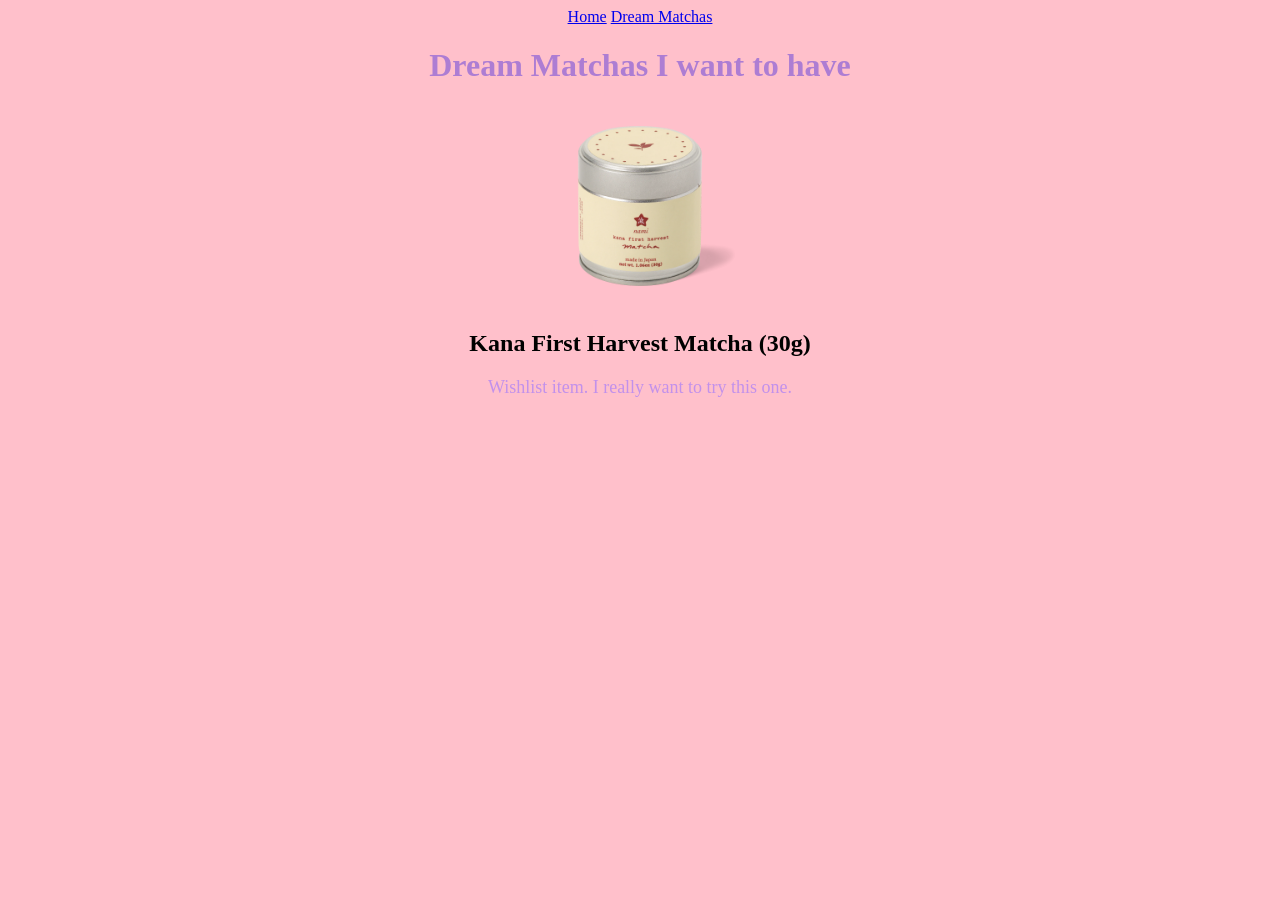
==== dream.html @ 8f6f1c68 "new review and page" ====
<!DOCTYPE html>
<html>
    <head>
        <title> Dream Matchas I want to have </title>
        <link rel="stylesheet" href="style.css">
    </head>

    <body>
        <nav>
            <a href="index.html">Home</a>
            <a href="dream.html"> Dream Matchas </a>
        </nav>

        <h1> Dream Matchas I want to have </h1>

        <div class="review">
            <img src="Nami.png copy.png">
            <h2> Kana First Harvest Matcha (30g) </h2>
            <p> Wishlist item. I really want to try this one. </p>

        </div>
    </body>
</html>
---- style.css ----
body{
    background-color: pink;
    font-family: 'Franklin Gothic Medium';
    text-align: center;
}
h1{
    color: rgb(173, 125, 211);
}
p{
    color: rgb(194, 145, 235);
    font-size: 18px;
}
img{
    width: 200px;
}
.review {
    margin: 20px;
}
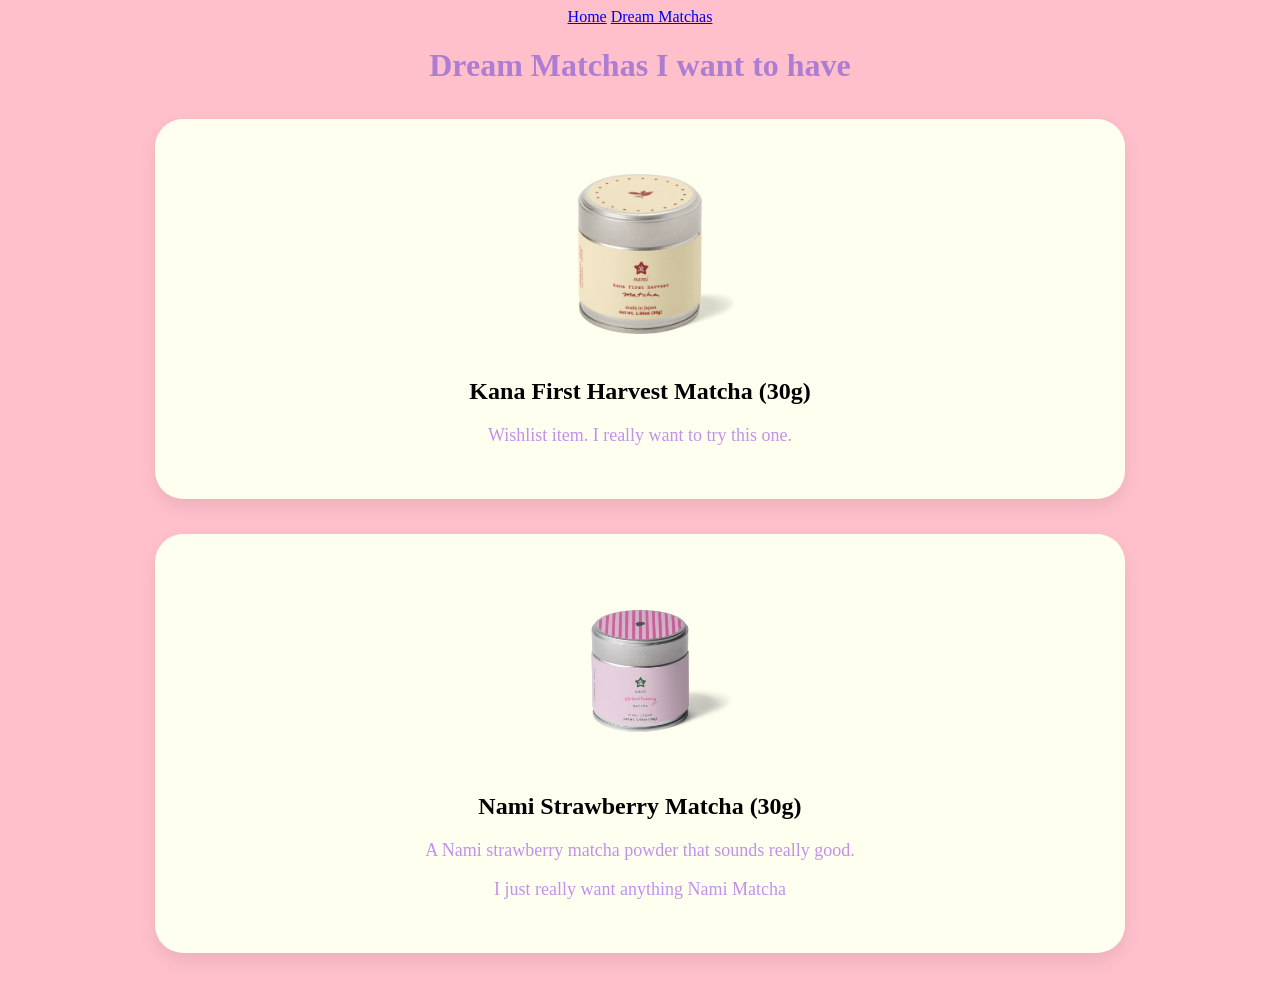
==== commit 4fd1ecb8: "added more reviews" ====
--- a/dream.html
+++ b/dream.html
@@ -17,8 +17,16 @@
             <img src="Nami.png copy.png">
             <h2> Kana First Harvest Matcha (30g) </h2>
             <p> Wishlist item. I really want to try this one. </p>
+        </div>
+        
+            <div class="review">
+                <img src="tin_shadow.png">
+                <h2> Nami Strawberry Matcha (30g) </h2>
+                <p> A Nami strawberry matcha powder that sounds really good.</p>
+                <p> I just really want anything Nami Matcha</p>
+            </div>
 
-        </div>
     </body>
 </html>
 
+
--- a/style.css
+++ b/style.css
@@ -12,8 +12,102 @@
 }
 img{
     width: 200px;
+    border-radius: 18px;
 }
 .review {
     margin: 20px;
 }
 
+.review{
+    background-color: ivory;
+    width: 72%;
+    margin: 35px auto;
+    padding: 35px 30px ;
+    border-radius: 28px;
+    box-shadow: 0 8px 18px rgba(0,0,0,0.08);
+}
+
+.navbar{
+    display: flex;
+    justify-content: center;
+    align-items: center;
+    gap: 22px;
+    margin: 20px 0 30px 0;
+}
+
+.nav-button {
+    background-color: ivory;
+    color: rgb(173, 125, 211);
+    text-decoration: none;
+    padding: 12px 24px;
+    border-radius: 999px;
+    font-weight: bold;
+    font-size: 18px;
+    display: inline-block;
+    box-shadow: 0 4px 10px rgba(0,0,0,0.07);
+    transition: all 0.2s ease;   
+}
+
+.nav-button:hover {
+    background-color: rgb(173, 125, 211);
+    color: ivory;
+}
+.nav-button{
+    transition: all 0.2s ease;
+}
+.nav-button:hover {
+    background-color: rgb(173, 125, 211);
+    color: ivory;
+    transform: translateY(-2px);
+}
+
+.logo {
+    background: linear-gradient(135deg, #d8f3dc, #e6ffe6);
+
+    border: 2px solid #cdeac0;
+    border-radius: 30px;
+
+    padding: 24px 32px;
+    margin: 25px auto 35px auto;
+    width: 82%;
+
+    box-shadow: 0 10px 20px rgba(0,0,0,0.08);
+}
+  
+
+.logo-title {
+    display: flex;
+    justify-content: center;
+    align-items: center;
+    gap: 18px;
+}
+
+.logo h1 {
+    color: #a98fd6;
+    font-size: 46px;
+    font-weight: 600;
+    letter-spacing: 1px;
+    margin: 0;
+}
+
+.logo-icon {
+    width: 52
+    x;
+    height: auto;
+    transform: rotate(-8deg);
+}
+.logo {
+    position: relative;
+}
+logo::after {
+    content: "";
+    position: absolute;
+    bottom: -8px;
+    left: 10%;
+    width: 80%;
+    height: 10px;
+    background: radial-gradient(circle, #b7e4c7 2px, transparent 2px);
+    background-size: 12px 12px;
+}
+
+
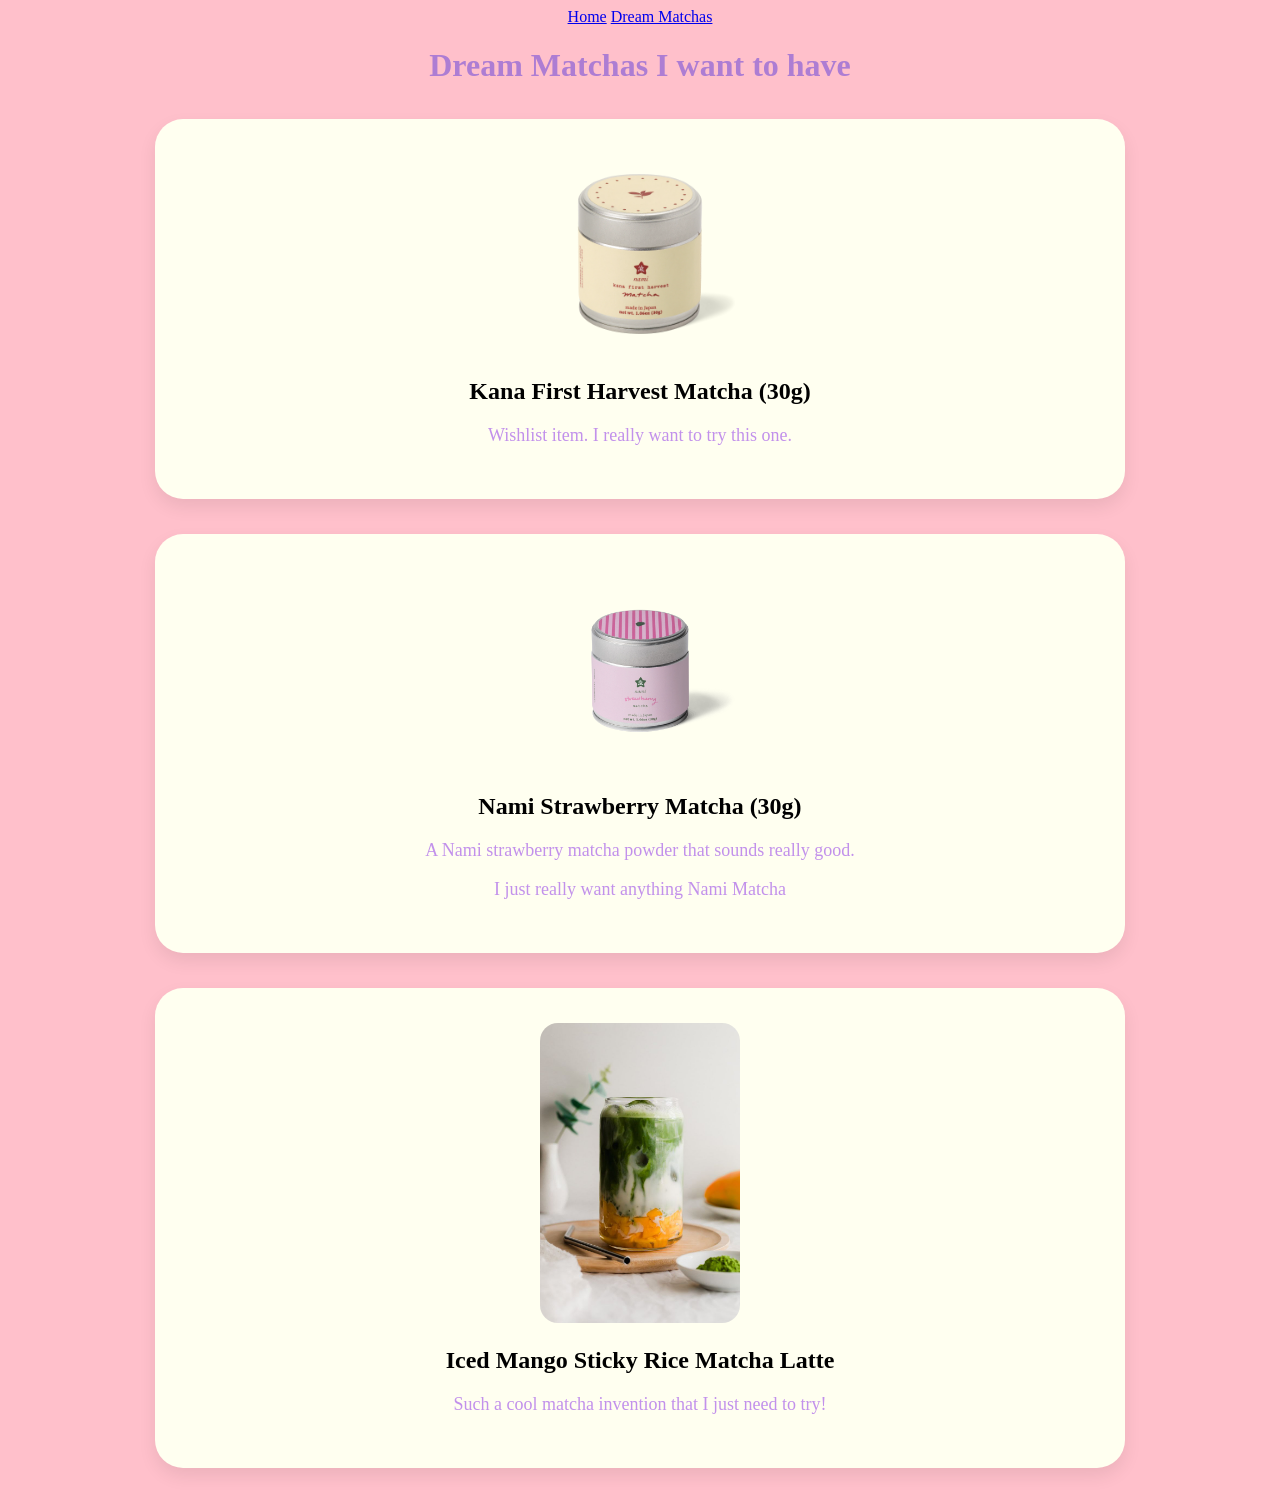
==== commit a3b925b4: "made border and intro" ====
--- a/dream.html
+++ b/dream.html
@@ -25,6 +25,14 @@
                 <p> A Nami strawberry matcha powder that sounds really good.</p>
                 <p> I just really want anything Nami Matcha</p>
             </div>
+            
+            <div class="review">
+                <img src="Mango Matcha Latte | Sift & Simmer.jpg">
+                <h2> Iced Mango Sticky Rice Matcha Latte </h2>
+                <p> Such a cool matcha invention that I just need to try! </p>
+            </div>
+
+           
 
     </body>
 </html>
--- a/style.css
+++ b/style.css
@@ -110,4 +110,39 @@
     background-size: 12px 12px;
 }
 
+.intro {
+    text-align: center;
+    max-width: 700px;
+    margin: 30px auto 20px auto;
+    padding: 10px 20px;
+    color: #7c4cc9;
+}
 
+.intro h2 {
+    font-size: 42px;
+    margin-bottom: 15px;
+    color: #5f2ea8;
+}
+
+.intro p {
+    font-size: 24px;
+    line-height: 1.5;
+    margin: 10px 0;
+}
+
+.home-links {
+    display: flex;
+    justify-content: center;
+    gap: 20px;
+    margin: 25px 0 40px 0;
+}
+
+.intro {
+   background-color: ivory;
+    width: 60%;
+    margin: 40px auto;
+    padding: 30px;
+    border-radius: 30px;
+    box-shadow: 0 6px 15px rgba(0,0,0,0.01);
+    text-align: center;
+}
